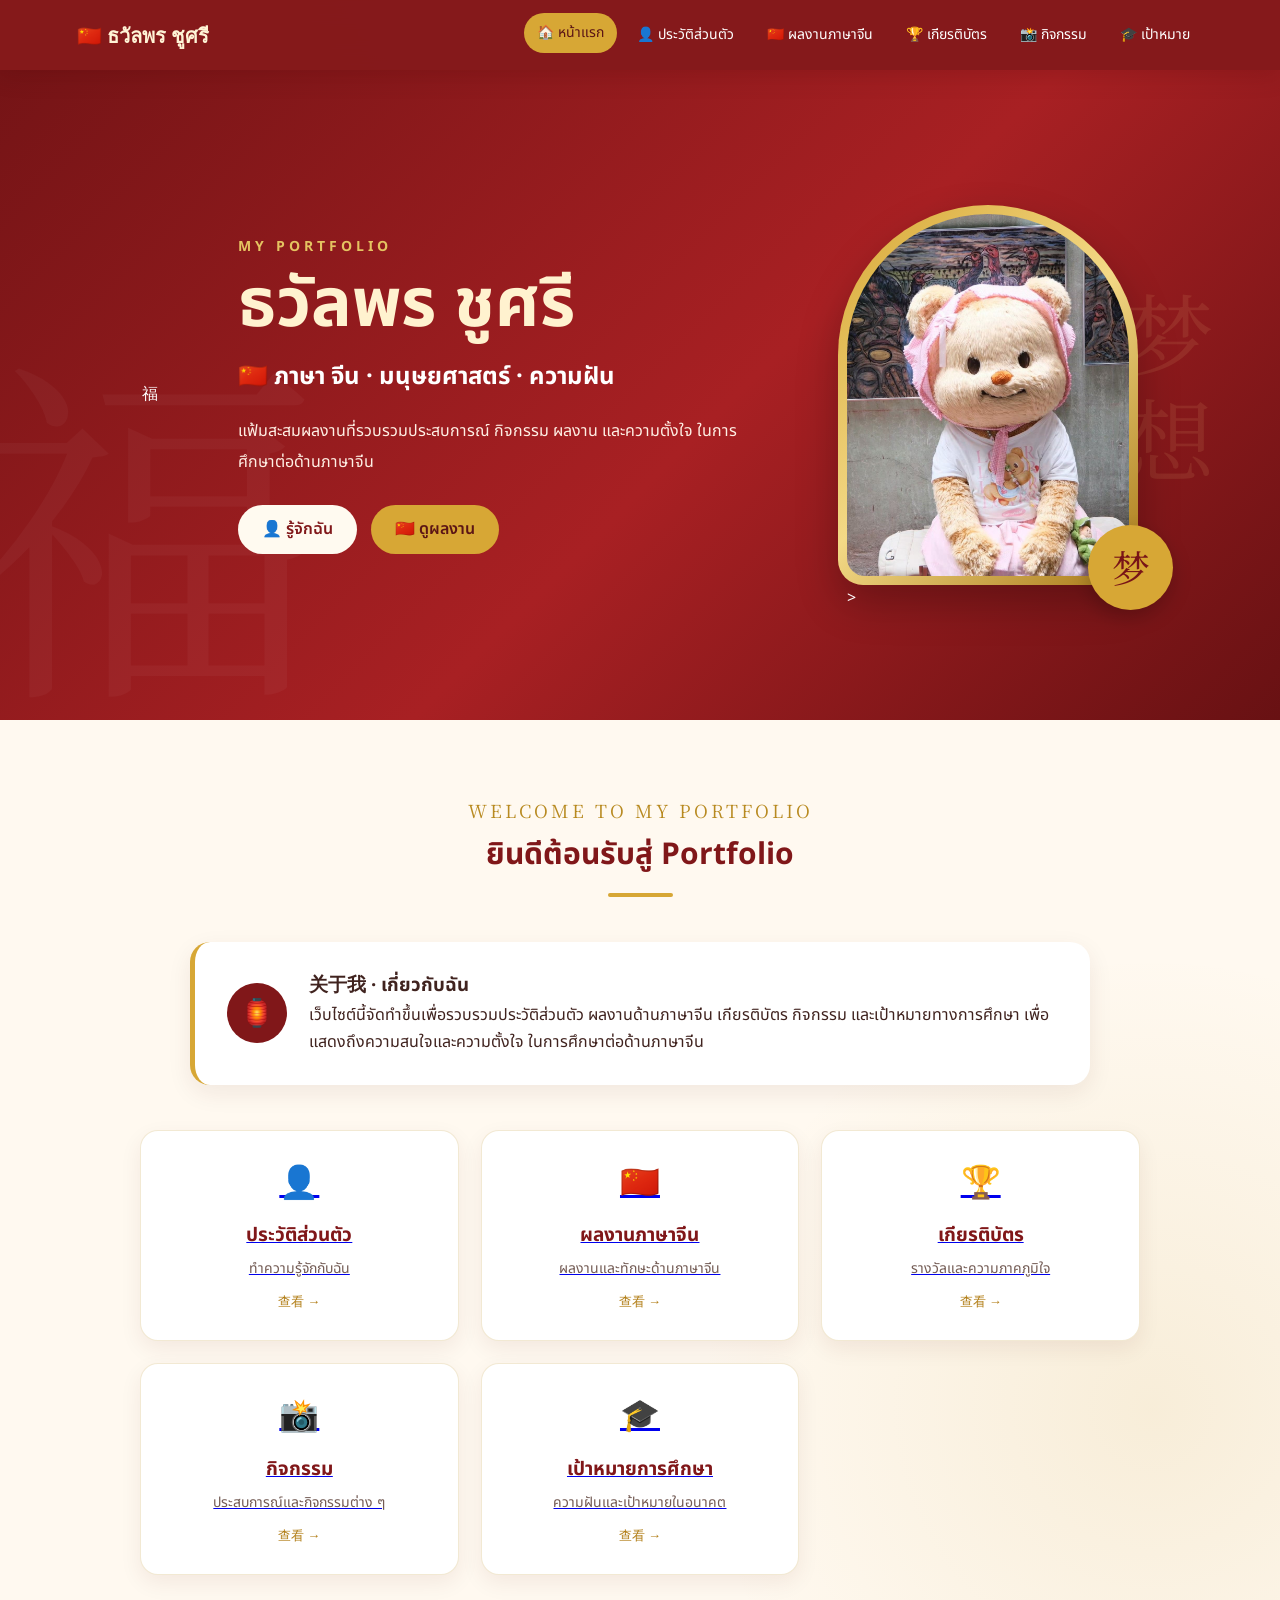
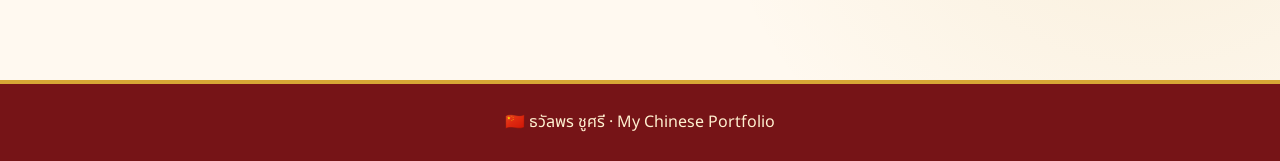
==== index.html @ a4f9695d "index.html" ====
<!DOCTYPE html>
<html lang="th">

<head>
    <meta charset="UTF-8">
    <meta name="viewport" content="width=device-width, initial-scale=1.0">

    <title>ธวัลพร ชูศรี | Portfolio</title>

    <link rel="stylesheet" href="style.css">
</head>

<body>

    <!-- NAVBAR -->
    <nav class="navbar">

        <div class="logo">
            🇨🇳 ธวัลพร ชูศรี
        </div>

        <div class="menu">

            <a href="index.html" class="active">
                🏠 หน้าแรก
            </a>

            <a href="profile.html">
                👤 ประวัติส่วนตัว
            </a>

            <a href="chinese.html">
                🇨🇳 ผลงานภาษาจีน
            </a>

            <a href="certificates.html">
                🏆 เกียรติบัตร
            </a>

            <a href="activities.html">
                📸 กิจกรรม
            </a>

            <a href="goal.html">
                🎓 เป้าหมาย
            </a>

        </div>

    </nav>


    <!-- HERO -->
    <section class="home-hero">

        <div class="home-decoration left">
            福
        </div>

        <div class="home-text">

            <span class="small-title">
                MY PORTFOLIO
            </span>

            <h1>
                ธวัลพร ชูศรี
            </h1>

            <h2>
                🇨🇳 ภาษา จีน · มนุษยศาสตร์ · ความฝัน
            </h2>

            <p>
                แฟ้มสะสมผลงานที่รวบรวมประสบการณ์
                กิจกรรม ผลงาน และความตั้งใจ
                ในการศึกษาต่อด้านภาษาจีน
            </p>

            <div class="home-buttons">

                <a href="profile.html" class="home-btn">
                    👤 รู้จักฉัน
                </a>

                <a href="chinese.html" class="home-btn gold">
                    🇨🇳 ดูผลงาน
                </a>

            </div>

        </div>


        <div class="home-photo">

            <div class="photo-frame">

                <img
                    <img src="IMG_4136.jpeg" alt="รูปของธวัลพร ชูศรี">
                >

            </div>

            <div class="photo-decoration">
                梦
            </div>

        </div>

    </section>


    <!-- INTRO -->
    <section class="page">

        <div class="section-title">

            <span>WELCOME TO MY PORTFOLIO</span>

            <h2>
                ยินดีต้อนรับสู่ Portfolio
            </h2>

        </div>


        <div class="intro-box">

            <div class="intro-icon">
                🏮
            </div>

            <div>

                <h3>
                    关于我 · เกี่ยวกับฉัน
                </h3>

                <p>
                    เว็บไซต์นี้จัดทำขึ้นเพื่อรวบรวมประวัติส่วนตัว
                    ผลงานด้านภาษาจีน เกียรติบัตร กิจกรรม
                    และเป้าหมายทางการศึกษา
                    เพื่อแสดงถึงความสนใจและความตั้งใจ
                    ในการศึกษาต่อด้านภาษาจีน
                </p>

            </div>

        </div>


        <!-- MENU CARDS -->
        <div class="home-cards">

            <a href="profile.html" class="home-card">

                <div class="home-card-icon">
                    👤
                </div>

                <h3>
                    ประวัติส่วนตัว
                </h3>

                <p>
                    ทำความรู้จักกับฉัน
                </p>

                <span>
                    查看 →
                </span>

            </a>


            <a href="chinese.html" class="home-card">

                <div class="home-card-icon">
                    🇨🇳
                </div>

                <h3>
                    ผลงานภาษาจีน
                </h3>

                <p>
                    ผลงานและทักษะด้านภาษาจีน
                </p>

                <span>
                    查看 →
                </span>

            </a>


            <a href="certificates.html" class="home-card">

                <div class="home-card-icon">
                    🏆
                </div>

                <h3>
                    เกียรติบัตร
                </h3>

                <p>
                    รางวัลและความภาคภูมิใจ
                </p>

                <span>
                    查看 →
                </span>

            </a>


            <a href="activities.html" class="home-card">

                <div class="home-card-icon">
                    📸
                </div>

                <h3>
                    กิจกรรม
                </h3>

                <p>
                    ประสบการณ์และกิจกรรมต่าง ๆ
                </p>

                <span>
                    查看 →
                </span>

            </a>


            <a href="goal.html" class="home-card">

                <div class="home-card-icon">
                    🎓
                </div>

                <h3>
                    เป้าหมายการศึกษา
                </h3>

                <p>
                    ความฝันและเป้าหมายในอนาคต
                </p>

                <span>
                    查看 →
                </span>

            </a>

        </div>

    </section>


    <!-- FOOTER -->
    <footer>

        <p>
            🇨🇳 ธวัลพร ชูศรี · My Chinese Portfolio
        </p>

    </footer>

</body>

</html>
---- style.css ----
/* =========================================
   THAWANPHON CHOOSRI PORTFOLIO
   Chinese Theme 🇨🇳
   ========================================= */

@import url('https://fonts.googleapis.com/css2?family=Noto+Sans+Thai:wght@300;400;500;600;700;800&family=Noto+Serif+SC:wght@400;600;700&display=swap');


/* ---------- RESET ---------- */

* {
    margin: 0;
    padding: 0;
    box-sizing: border-box;
}

html {
    scroll-behavior: smooth;
}

body {
    font-family: "Noto Sans Thai", Tahoma, sans-serif;
    background:
        radial-gradient(circle at 10% 10%, rgba(177, 25, 26, 0.08), transparent 25%),
        radial-gradient(circle at 90% 80%, rgba(184, 134, 11, 0.10), transparent 25%),
        #fff9f0;
    color: #40231f;
    line-height: 1.7;
}


/* =========================================
   NAVBAR
   ========================================= */

.navbar {
    position: sticky;
    top: 0;
    z-index: 1000;

    width: 100%;

    display: flex;
    align-items: center;
    justify-content: space-between;

    padding: 15px 6%;

    background: rgba(128, 16, 18, 0.96);
    backdrop-filter: blur(12px);

    box-shadow: 0 5px 25px rgba(70, 0, 0, 0.18);
}

.logo {
    color: #fff4d6;
    font-family: "Noto Serif SC", serif;
    font-size: 20px;
    font-weight: 700;
    white-space: nowrap;
}

.menu {
    display: flex;
    align-items: center;
    gap: 7px;
    flex-wrap: wrap;
    justify-content: flex-end;
}

.menu a {
    color: #fff;
    text-decoration: none;

    padding: 8px 13px;

    border-radius: 20px;

    font-size: 14px;

    transition: 0.3s;
}

.menu a:hover,
.menu a.active {
    background: #d7a735;
    color: #5b1515;
    transform: translateY(-2px);
}


/* =========================================
   PAGE HEADER
   ========================================= */

.page-header {
    position: relative;

    min-height: 330px;

    display: flex;
    flex-direction: column;
    justify-content: center;
    align-items: center;

    text-align: center;

    padding: 70px 20px 80px;

    overflow: hidden;

    background:
        linear-gradient(
            135deg,
            #841719 0%,
            #a91f22 50%,
            #6e1114 100%
        );

    color: white;
}


/* ลายจีนด้านหลัง */

.page-header::before {
    content: "福  春  龙  梦  中  国";

    position: absolute;

    top: 15px;
    left: 0;

    width: 100%;

    font-family: "Noto Serif SC", serif;

    font-size: 80px;

    letter-spacing: 45px;

    color: rgba(255, 255, 255, 0.06);

    white-space: nowrap;

    transform: rotate(-5deg);
}


/* วงกลมตกแต่ง */

.page-header::after {
    content: "";

    position: absolute;

    width: 420px;
    height: 420px;

    border: 1px solid rgba(255, 215, 120, 0.3);

    border-radius: 50%;

    right: -150px;
    bottom: -230px;
}

.page-header h1 {
    position: relative;
    z-index: 2;

    font-size: clamp(32px, 5vw, 55px);

    margin-bottom: 12px;

    color: #fff4d1;

    text-shadow: 0 4px 15px rgba(0,0,0,0.25);
}

.page-header p {
    position: relative;
    z-index: 2;

    max-width: 700px;

    font-size: 17px;

    color: #fff7eb;
}

.chinese-text {
    position: relative;
    z-index: 2;

    font-family: "Noto Serif SC", serif;

    color: #f4d477;

    font-size: 24px;

    margin-bottom: 10px;

    letter-spacing: 4px;
}


/* =========================================
   GENERAL PAGE
   ========================================= */

.page {
    width: min(1150px, 90%);

    margin: 0 auto;

    padding: 75px 0;
}

.section-title {
    text-align: center;

    margin-bottom: 45px;
}

.section-title span {
    display: block;

    color: #b88a20;

    font-family: "Noto Serif SC", serif;

    font-size: 18px;

    letter-spacing: 3px;

    margin-bottom: 5px;
}

.section-title h2 {
    font-size: 30px;

    color: #801719;
}

.section-title h2::after {
    content: "";

    display: block;

    width: 65px;
    height: 4px;

    background: #d7a735;

    border-radius: 20px;

    margin: 12px auto 0;
}


/* =========================================
   CONTENT GRID
   ========================================= */

.content-grid {
    display: grid;

    grid-template-columns: repeat(2, 1fr);

    gap: 30px;
}


/* =========================================
   CONTENT CARD
   ========================================= */

.content-card {
    background: rgba(255,255,255,0.92);

    border-radius: 20px;

    overflow: hidden;

    border: 1px solid rgba(184, 134, 11, 0.2);

    box-shadow:
        0 10px 30px rgba(90, 25, 20, 0.10);

    transition: 0.35s ease;

    position: relative;
}

.content-card:hover {
    transform: translateY(-10px);

    box-shadow:
        0 20px 45px rgba(90, 25, 20, 0.18);
}

.content-card::before {
    content: "";

    position: absolute;

    top: 0;
    left: 0;

    width: 100%;
    height: 5px;

    background: linear-gradient(
        90deg,
        #8b1719,
        #d7a735,
        #8b1719
    );
}

.card-image {
    height: 260px;

    overflow: hidden;

    background: #f0e3d2;
}

.card-image img {
    width: 100%;
    height: 100%;

    object-fit: cover;

    transition: 0.5s;
}

.content-card:hover .card-image img {
    transform: scale(1.08);
}

.card-content {
    padding: 25px;
}

.card-tag {
    display: inline-block;

    padding: 5px 13px;

    border-radius: 20px;

    background: #fff0d0;

    color: #9b6710;

    font-size: 13px;

    margin-bottom: 10px;
}

.card-content h3 {
    color: #801719;

    font-size: 22px;

    margin-bottom: 10px;
}

.card-content p {
    color: #6c514b;

    font-size: 15px;
}


/* =========================================
   CERTIFICATES
   ========================================= */

.certificate-grid {
    display: grid;

    grid-template-columns: repeat(2, 1fr);

    gap: 30px;
}

.certificate-card {
    background: white;

    border-radius: 20px;

    overflow: hidden;

    border: 1px solid rgba(184,134,11,0.25);

    box-shadow: 0 10px 30px rgba(80,20,20,0.1);

    transition: 0.35s;
}

.certificate-card:hover {
    transform: translateY(-8px) rotate(0.5deg);

    box-shadow: 0 20px 40px rgba(80,20,20,0.17);
}

.certificate-card img {
    width: 100%;

    height: 320px;

    object-fit: contain;

    padding: 18px;

    background: #f8f1e5;
}

.certificate-info {
    padding: 20px 25px 25px;
}

.certificate-info span {
    color: #b17d15;

    font-size: 14px;
}

.certificate-info h3 {
    color: #801719;

    font-size: 20px;

    margin: 6px 0;
}

.certificate-info p {
    color: #705852;

    font-size: 14px;
}


/* =========================================
   ACTIVITIES
   ========================================= */

.activity-grid {
    display: grid;

    grid-template-columns: repeat(2, 1fr);

    gap: 30px;
}

.activity-card {
    display: grid;

    grid-template-columns: 45% 55%;

    min-height: 250px;

    background: white;

    border-radius: 20px;

    overflow: hidden;

    box-shadow: 0 10px 30px rgba(80,20,20,0.1);

    border: 1px solid rgba(184,134,11,0.2);

    transition: 0.35s;
}

.activity-card:hover {
    transform: translateY(-7px);
}

.activity-image {
    min-height: 250px;

    overflow: hidden;

    background: #eee;
}

.activity-image img {
    width: 100%;
    height: 100%;

    object-fit: cover;

    transition: 0.5s;
}

.activity-card:hover .activity-image img {
    transform: scale(1.08);
}

.activity-content {
    padding: 25px;

    display: flex;

    flex-direction: column;

    justify-content: center;
}

.activity-content h3 {
    color: #801719;

    font-size: 21px;

    margin: 8px 0;
}

.activity-content p {
    color: #6c514b;

    font-size: 14px;
}


/* =========================================
   GOAL PAGE
   ========================================= */

.goal-container {
    display: grid;

    grid-template-columns: repeat(2, 1fr);

    gap: 28px;
}

.goal-box {
    position: relative;

    display: flex;

    gap: 20px;

    padding: 30px;

    background: white;

    border-radius: 22px;

    border: 1px solid rgba(184,134,11,0.22);

    box-shadow: 0 10px 30px rgba(80,20,20,0.09);

    overflow: hidden;

    transition: 0.35s;
}

.goal-box:hover {
    transform: translateY(-8px);

    box-shadow: 0 20px 40px rgba(80,20,20,0.16);
}

.goal-box::after {
    content: "福";

    position: absolute;

    right: -15px;
    bottom: -35px;

    font-family: "Noto Serif SC", serif;

    font-size: 130px;

    color: rgba(128,23,25,0.05);
}

.goal-icon {
    flex-shrink: 0;

    width: 65px;
    height: 65px;

    display: flex;

    justify-content: center;
    align-items: center;

    border-radius: 50%;

    background: linear-gradient(
        135deg,
        #8c1719,
        #c62c2e
    );

    font-size: 30px;

    box-shadow: 0 7px 18px rgba(128,23,25,0.25);
}

.goal-label {
    color: #b07b13;

    font-size: 12px;

    font-weight: 700;

    letter-spacing: 2px;
}

.goal-box h2 {
    color: #801719;

    font-size: 22px;

    margin: 4px 0 8px;
}

.goal-box p {
    color: #69504a;

    font-size: 14px;
}


/* =========================================
   QUOTE
   ========================================= */

.goal-quote {
    margin-top: 50px;

    padding: 45px 25px;

    text-align: center;

    border-radius: 25px;

    background:
        linear-gradient(
            135deg,
            #7f1518,
            #a82023
        );

    color: white;

    box-shadow: 0 15px 35px rgba(80,20,20,0.18);

    position: relative;

    overflow: hidden;
}

.goal-quote::before {
    content: "「";

    position: absolute;

    left: 20px;
    top: -20px;

    font-family: serif;

    font-size: 130px;

    color: rgba(255,255,255,0.08);
}

.goal-quote::after {
    content: "」";

    position: absolute;

    right: 20px;
    bottom: -70px;

    font-family: serif;

    font-size: 130px;

    color: rgba(255,255,255,0.08);
}

.goal-quote .chinese-text {
    color: #f5d77c;

    font-size: 28px;

    margin-bottom: 10px;
}

.goal-quote p {
    color: #fff7e8;

    font-size: 16px;
}


/* =========================================
   FOOTER
   ========================================= */

footer {
    margin-top: 30px;

    padding: 25px;

    text-align: center;

    background: #761417;

    color: #fff0d0;

    border-top: 4px solid #d7a735;
}


/* =========================================
   OLD PROFILE SUPPORT
   ========================================= */

.profile {
    width: 220px;
    height: 220px;

    object-fit: cover;

    border-radius: 50%;

    border: 7px solid #d7a735;

    box-shadow: 0 10px 30px rgba(80,20,20,0.2);
}


/* =========================================
   ANIMATION
   ========================================= */

@keyframes fadeUp {

    from {
        opacity: 0;
        transform: translateY(25px);
    }

    to {
        opacity: 1;
        transform: translateY(0);
    }

}

.content-card,
.certificate-card,
.activity-card,
.goal-box {
    animation: fadeUp 0.7s ease both;
}


/* =========================================
   MOBILE
   ========================================= */

@media (max-width: 900px) {

    .navbar {
        flex-direction: column;

        gap: 12px;

        padding: 14px 4%;
    }

    .menu {
        justify-content: center;
    }

    .menu a {
        font-size: 12px;

        padding: 6px 9px;
    }

    .content-grid,
    .certificate-grid,
    .activity-grid,
    .goal-container {
        grid-template-columns: 1fr;
    }

    .page {
        width: 92%;

        padding: 55px 0;
    }

    .page-header {
        min-height: 280px;
    }

    .page-header h1 {
        font-size: 34px;
    }

}

@media (max-width: 600px) {

    .logo {
        font-size: 17px;
    }

    .menu {
        gap: 3px;
    }

    .menu a {
        font-size: 11px;

        padding: 5px 7px;
    }

    .activity-card {
        grid-template-columns: 1fr;
    }

    .activity-image {
        height: 230px;
    }

    .goal-box {
        padding: 22px;
    }

    .goal-icon {
        width: 55px;
        height: 55px;

        font-size: 25px;
    }

    .goal-box h2 {
        font-size: 19px;
    }

}
/* =====================================================
   CLEAN CHINESE PORTFOLIO
   หน้าแรก + ประวัติ
   เรียบหรู / ลูกเล่นเบา ๆ
   ===================================================== */


/* =========================================
   HOME HERO
   ========================================= */

.home-hero {
    position: relative;

    min-height: 650px;

    display: flex;
    flex-direction: row;

    align-items: center;
    justify-content: center;

    gap: 80px;

    padding: 80px 7%;

    overflow: hidden;

    background:
        linear-gradient(
            135deg,
            #751416,
            #a82023 55%,
            #681113
        );

    color: white;
}


/* ลายจีนด้านหลังแบบจาง */

.home-hero::before {
    content: "福";

    position: absolute;

    left: -40px;
    bottom: -100px;

    font-family: "Noto Serif SC", serif;

    font-size: 360px;

    color: rgba(255,255,255,0.035);

    pointer-events: none;
}


/* ตัวอักษรจีนด้านขวา */

.home-hero::after {
    content: "梦想";

    position: absolute;

    right: 35px;
    top: 50%;

    transform: translateY(-50%);

    font-family: "Noto Serif SC", serif;

    font-size: 90px;

    writing-mode: vertical-rl;

    letter-spacing: 15px;

    color: rgba(255,220,140,0.10);

    pointer-events: none;
}


/* =========================================
   HOME TEXT
   ========================================= */

.home-text {
    position: relative;

    z-index: 2;

    width: 520px;

    text-align: left;

    animation: softFade 0.8s ease both;
}

.small-title {
    display: block;

    color: #e4c361;

    font-size: 14px;

    font-weight: 700;

    letter-spacing: 4px;

    margin-bottom: 8px;
}

.home-text h1 {
    font-size: clamp(45px, 6vw, 68px);

    line-height: 1.15;

    color: #fff2cf;

    margin-bottom: 12px;

    text-align: left;
}

.home-text h2 {
    color: white;

    font-size: 24px;

    margin-bottom: 18px;

    text-align: left;
}

.home-text p {
    color: #fff0e5;

    font-size: 16px;

    line-height: 1.9;

    max-width: 500px;

    text-align: left;
}


/* =========================================
   BUTTONS
   ========================================= */

.home-buttons {
    display: flex;

    gap: 14px;

    margin-top: 28px;
}

.home-btn {
    display: inline-block;

    padding: 11px 24px;

    border-radius: 30px;

    background: #fffaf0;

    color: #801719;

    text-decoration: none;

    font-weight: 600;

    transition:
        transform 0.25s ease,
        box-shadow 0.25s ease;
}

.home-btn:hover {
    transform: translateY(-3px);

    box-shadow:
        0 8px 20px rgba(0,0,0,0.18);
}

.home-btn.gold {
    background: #d7a735;

    color: #5b1515;
}


/* =========================================
   HOME PHOTO
   ========================================= */

.home-photo {
    position: relative;

    z-index: 2;

    animation: softFade 1s ease 0.15s both;
}


/* กรอบรูป */

.photo-frame {
    width: 300px;
    height: 380px;

    padding: 9px;

    background:
        linear-gradient(
            135deg,
            #d7a735,
            #f3d986,
            #a87816
        );

    border-radius:
        150px 150px 25px 25px;

    box-shadow:
        0 18px 40px rgba(0,0,0,0.25);

    transition:
        transform 0.35s ease,
        box-shadow 0.35s ease;
}

.photo-frame:hover {
    transform: translateY(-5px);

    box-shadow:
        0 25px 45px rgba(0,0,0,0.28);
}

.photo-frame img {
    width: 100%;
    height: 100%;

    object-fit: cover;

    border-radius:
        142px 142px 18px 18px;
}


/* วงกลมเล็ก ๆ */

.photo-decoration {
    position: absolute;

    right: -35px;
    bottom: -25px;

    width: 85px;
    height: 85px;

    display: flex;

    align-items: center;
    justify-content: center;

    border-radius: 50%;

    background: #d7a735;

    color: #781417;

    font-family: "Noto Serif SC", serif;

    font-size: 38px;

    box-shadow:
        0 8px 20px rgba(0,0,0,0.2);

    animation: gentleFloat 4s ease-in-out infinite;
}


/* =========================================
   INTRO
   ========================================= */

.intro-box {
    max-width: 900px;

    margin:
        0 auto 45px;

    display: flex;

    align-items: center;

    gap: 22px;

    padding: 28px 32px;

    background: white;

    border-radius: 20px;

    border-left:
        5px solid #d7a735;

    box-shadow:
        0 8px 25px rgba(80,20,20,0.08);
}

.intro-icon {
    flex-shrink: 0;

    width: 60px;
    height: 60px;

    display: flex;

    align-items: center;
    justify-content: center;

    border-radius: 50%;

    background: #801719;

    font-size: 27px;
}


/* =========================================
   HOME CARDS
   ========================================= */

.home-cards {
    max-width: 1000px;

    margin: 0 auto;

    display: grid;

    grid-template-columns:
        repeat(3, 1fr);

    gap: 22px;
}

.home-card {
    min-height: 200px;

    padding: 25px;

    text-align: center;

    background: white;

    border-radius: 18px;

    border:
        1px solid rgba(184,134,11,0.18);

    box-shadow:
        0 8px 22px rgba(80,20,20,0.07);

    transition:
        transform 0.3s ease,
        box-shadow 0.3s ease;
}

.home-card:hover {
    transform: translateY(-5px);

    box-shadow:
        0 14px 30px rgba(80,20,20,0.12);
}

.home-card-icon {
    font-size: 32px;

    margin-bottom: 10px;
}

.home-card h3 {
    color: #801719;

    font-size: 19px;

    margin-bottom: 5px;
}

.home-card p {
    color: #735b54;

    font-size: 14px;
}

.home-card span {
    display: inline-block;

    margin-top: 10px;

    color: #b17d15;

    font-size: 13px;
}


/* =========================================
   PROFILE
   ========================================= */

.profile-main {
    max-width: 1000px;

    margin: 0 auto;

    display: grid;

    grid-template-columns:
        350px 1fr;

    align-items: center;

    gap: 60px;

    padding: 45px;

    background: white;

    border-radius: 25px;

    box-shadow:
        0 12px 35px rgba(80,20,20,0.09);

    border:
        1px solid rgba(184,134,11,0.18);

    animation: softFade 0.8s ease both;
}


/* รูป */

.profile-photo-box {
    text-align: center;
}

.profile-photo {
    width: 270px;
    height: 330px;

    margin: auto;

    padding: 8px;

    background:
        linear-gradient(
            135deg,
            #d7a735,
            #f3d986,
            #a87816
        );

    border-radius:
        135px 135px 25px 25px;

    box-shadow:
        0 15px 30px rgba(80,20,20,0.18);

    transition:
        transform 0.35s ease;
}

.profile-photo:hover {
    transform: translateY(-5px);
}

.profile-photo img {
    width: 100%;
    height: 100%;

    object-fit: cover;

    border-radius:
        127px 127px 18px 18px;
}

.profile-chinese {
    margin-top: 15px;

    color: #b17d15;

    font-family:
        "Noto Serif SC", serif;

    letter-spacing: 3px;

    font-size: 17px;
}


/* =========================================
   PROFILE TEXT
   ========================================= */

.profile-info {
    text-align: left;
}

.profile-label {
    color: #b17d15;

    font-size: 13px;

    font-weight: 700;

    letter-spacing: 3px;
}

.profile-info h2 {
    color: #801719;

    font-size: 40px;

    margin:
        5px 0 12px;
}

.profile-intro {
    color: #6c514b;

    font-size: 15px;

    line-height: 1.9;

    margin-bottom: 25px;
}


/* =========================================
   INFO LIST
   ========================================= */

.info-list {
    display: grid;

    grid-template-columns:
        repeat(2, 1fr);

    gap: 14px;
}

.info-item {
    display: flex;

    align-items: center;

    gap: 12px;

    padding: 14px;

    background: #fff8ed;

    border-radius: 13px;

    transition:
        transform 0.25s ease,
        background 0.25s ease;
}

.info-item:hover {
    transform: translateY(-3px);

    background: #fff2dc;
}

.info-item > span {
    font-size: 23px;
}

.info-item small {
    display: block;

    color: #ad7b18;

    font-size: 11px;
}

.info-item strong {
    color: #4a302b;

    font-size: 13px;
}


/* =========================================
   ABOUT
   ========================================= */

.about-section {
    max-width: 1000px;

    margin:
        75px auto 0;
}

.about-grid {
    display: grid;

    grid-template-columns:
        repeat(3, 1fr);

    gap: 22px;
}

.about-card {
    padding: 30px 22px;

    text-align: center;

    background: white;

    border-radius: 18px;

    border:
        1px solid rgba(184,134,11,0.18);

    box-shadow:
        0 8px 25px rgba(80,20,20,0.07);

    transition:
        transform 0.3s ease,
        box-shadow 0.3s ease;
}

.about-card:hover {
    transform: translateY(-5px);

    box-shadow:
        0 14px 30px rgba(80,20,20,0.12);
}

.about-icon {
    width: 60px;
    height: 60px;

    margin:
        0 auto 14px;

    display: flex;

    align-items: center;
    justify-content: center;

    border-radius: 50%;

    background: #801719;

    font-size: 26px;
}

.about-card h3 {
    color: #801719;

    margin-bottom: 7px;
}

.about-card p {
    color: #6c514b;

    font-size: 14px;
}


/* =========================================
   SOFT ANIMATION
   ========================================= */

@keyframes softFade {

    from {
        opacity: 0;
        transform: translateY(15px);
    }

    to {
        opacity: 1;
        transform: translateY(0);
    }

}


@keyframes gentleFloat {

    0%, 100% {
        transform: translateY(0);
    }

    50% {
        transform: translateY(-7px);
    }

}


/* =========================================
   MOBILE
   ========================================= */

@media (max-width: 900px) {

    .home-hero {
        flex-direction: column;

        gap: 45px;

        text-align: center;

        padding:
            70px 6%;
    }

    .home-text {
        width: 100%;

        max-width: 650px;

        text-align: center;
    }

    .home-text h1,
    .home-text h2,
    .home-text p {
        text-align: center;
    }

    .home-buttons {
        justify-content: center;
    }

    .profile-main {
        grid-template-columns: 1fr;

        text-align: center;

        gap: 35px;
    }

    .profile-info {
        text-align: center;
    }

    .profile-intro {
        max-width: 700px;

        margin:
            0 auto 25px;
    }

    .info-list {
        text-align: left;
    }

    .home-cards {
        grid-template-columns:
            repeat(2, 1fr);
    }

    .about-grid {
        grid-template-columns:
            repeat(2, 1fr);
    }

}


@media (max-width: 600px) {

    .home-hero {
        padding:
            55px 5%;
    }

    .home-text h1 {
        font-size: 43px;
    }

    .home-text h2 {
        font-size: 19px;
    }

    .home-text p {
        font-size: 14px;
    }

    .photo-frame {
        width: 230px;
        height: 290px;
    }

    .photo-decoration {
        right: -20px;
    }

    .home-cards {
        grid-template-columns: 1fr;
    }

    .about-grid {
        grid-template-columns: 1fr;
    }

    .profile-main {
        padding: 28px 20px;
    }

    .profile-photo {
        width: 225px;
        height: 280px;
    }

    .profile-info h2 {
        font-size: 32px;
    }

    .info-list {
        grid-template-columns: 1fr;
    }

    .intro-box {
        align-items: flex-start;

        padding: 22px;
    }

}
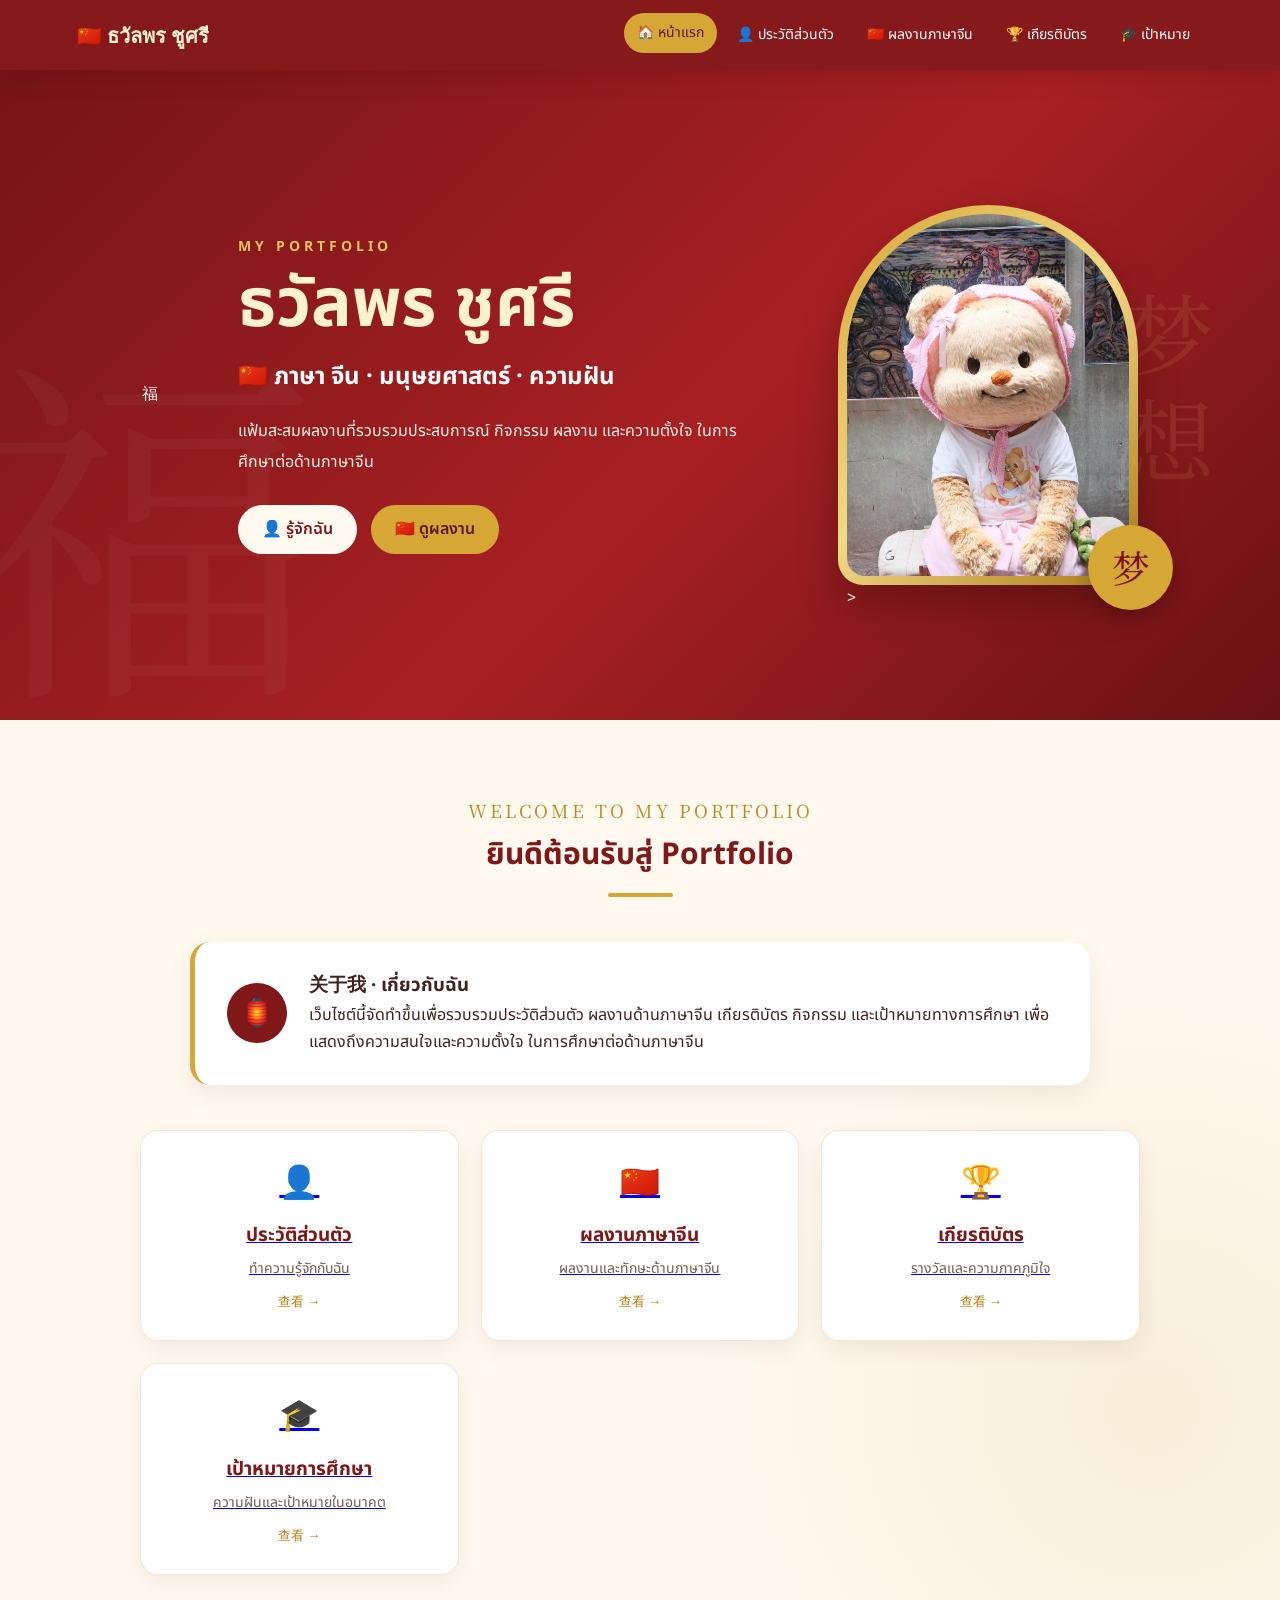
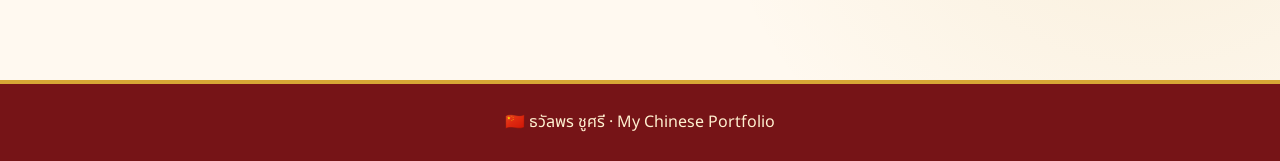
==== commit 98c0d347: "index.html" ====
--- a/index.html
+++ b/index.html
@@ -36,11 +36,7 @@
             <a href="certificates.html">
                 🏆 เกียรติบัตร
             </a>
-
-            <a href="activities.html">
-                📸 กิจกรรม
-            </a>
-
+            
             <a href="goal.html">
                 🎓 เป้าหมาย
             </a>
@@ -215,28 +211,6 @@
 
             </a>
 
-
-            <a href="activities.html" class="home-card">
-
-                <div class="home-card-icon">
-                    📸
-                </div>
-
-                <h3>
-                    กิจกรรม
-                </h3>
-
-                <p>
-                    ประสบการณ์และกิจกรรมต่าง ๆ
-                </p>
-
-                <span>
-                    查看 →
-                </span>
-
-            </a>
-
-
             <a href="goal.html" class="home-card">
 
                 <div class="home-card-icon">
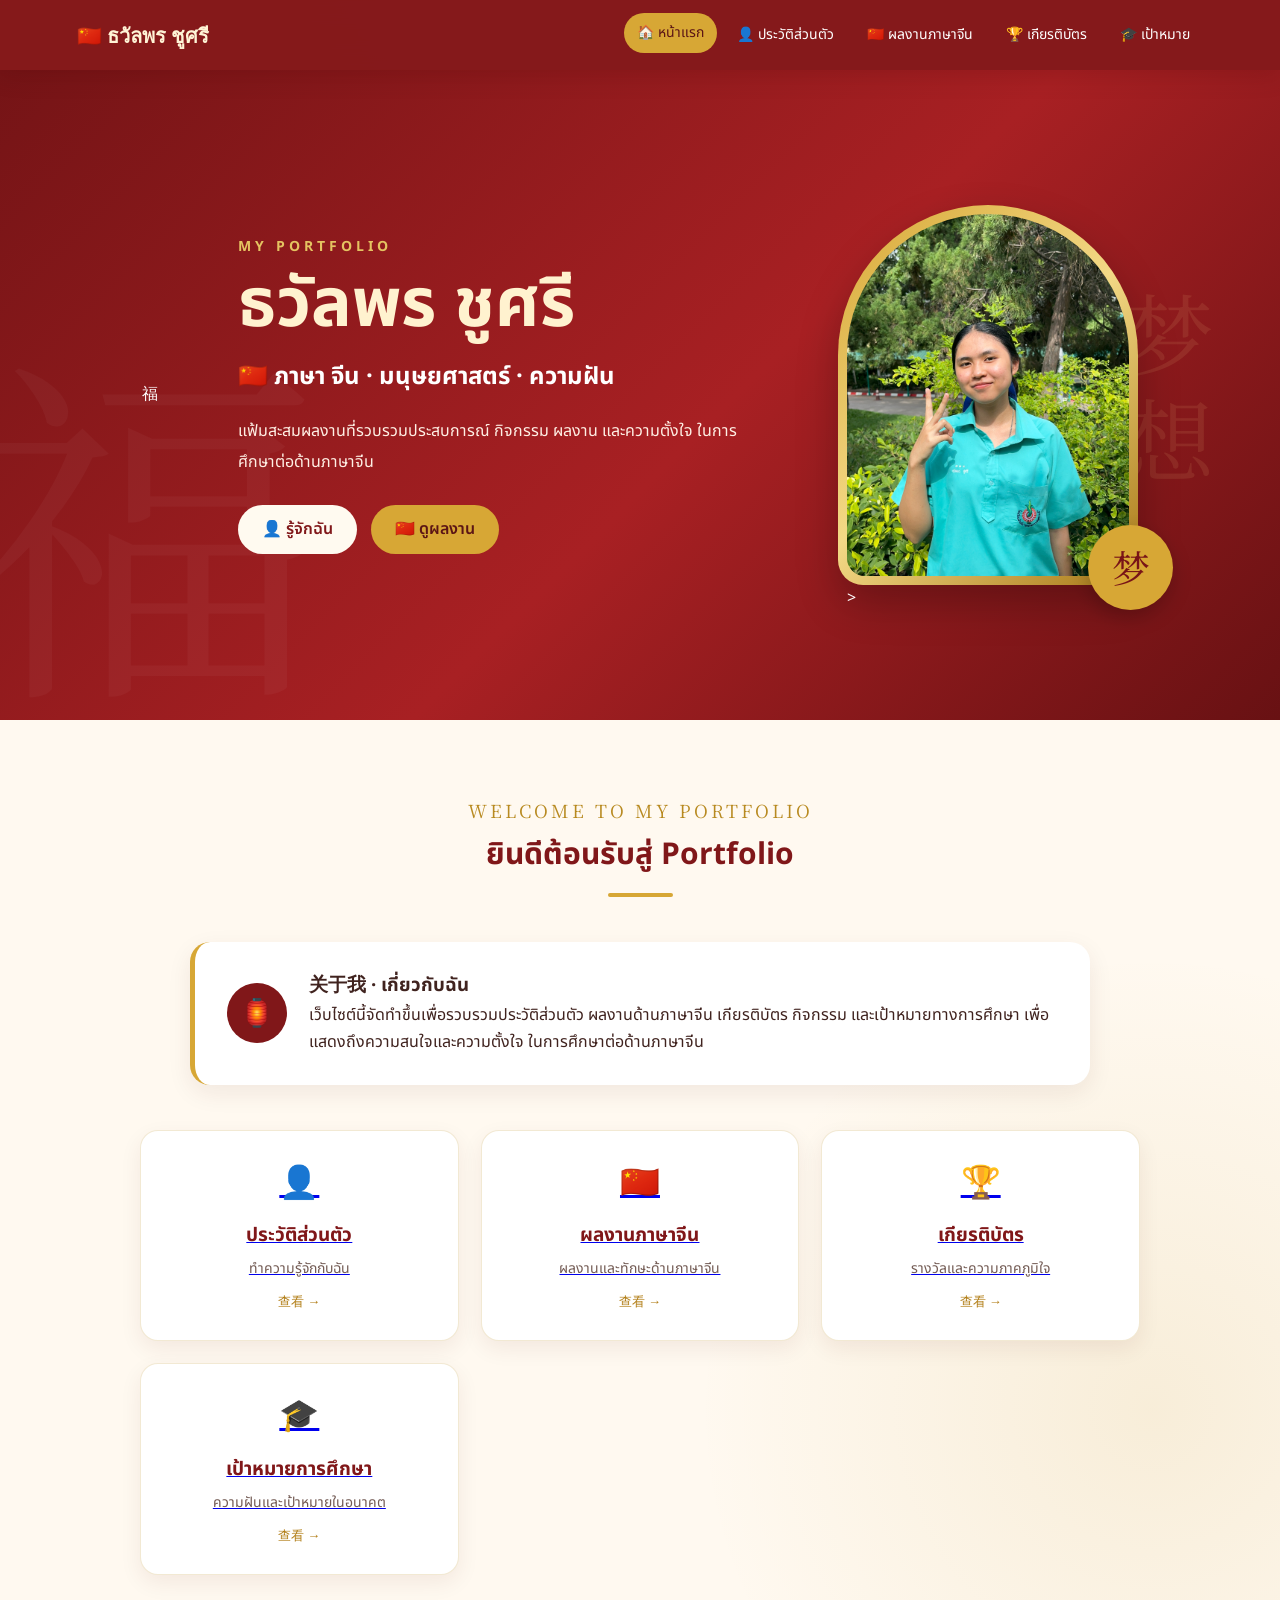
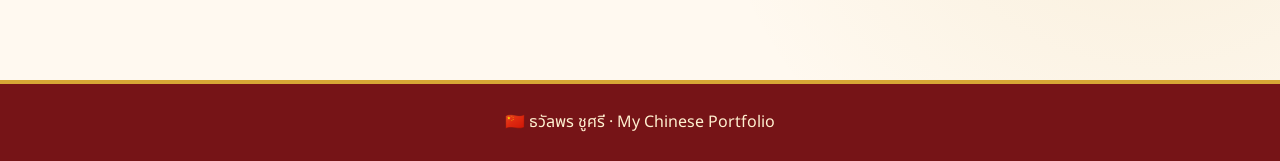
==== commit 9c83753c: "index.html" ====
--- a/index.html
+++ b/index.html
@@ -93,7 +93,7 @@
             <div class="photo-frame">
 
                 <img
-                    <img src="IMG_4136.jpeg" alt="รูปของธวัลพร ชูศรี">
+                    <img src="IMG_2153.jpeg" alt="รูปของธวัลพร ชูศรี">
                 >
 
             </div>
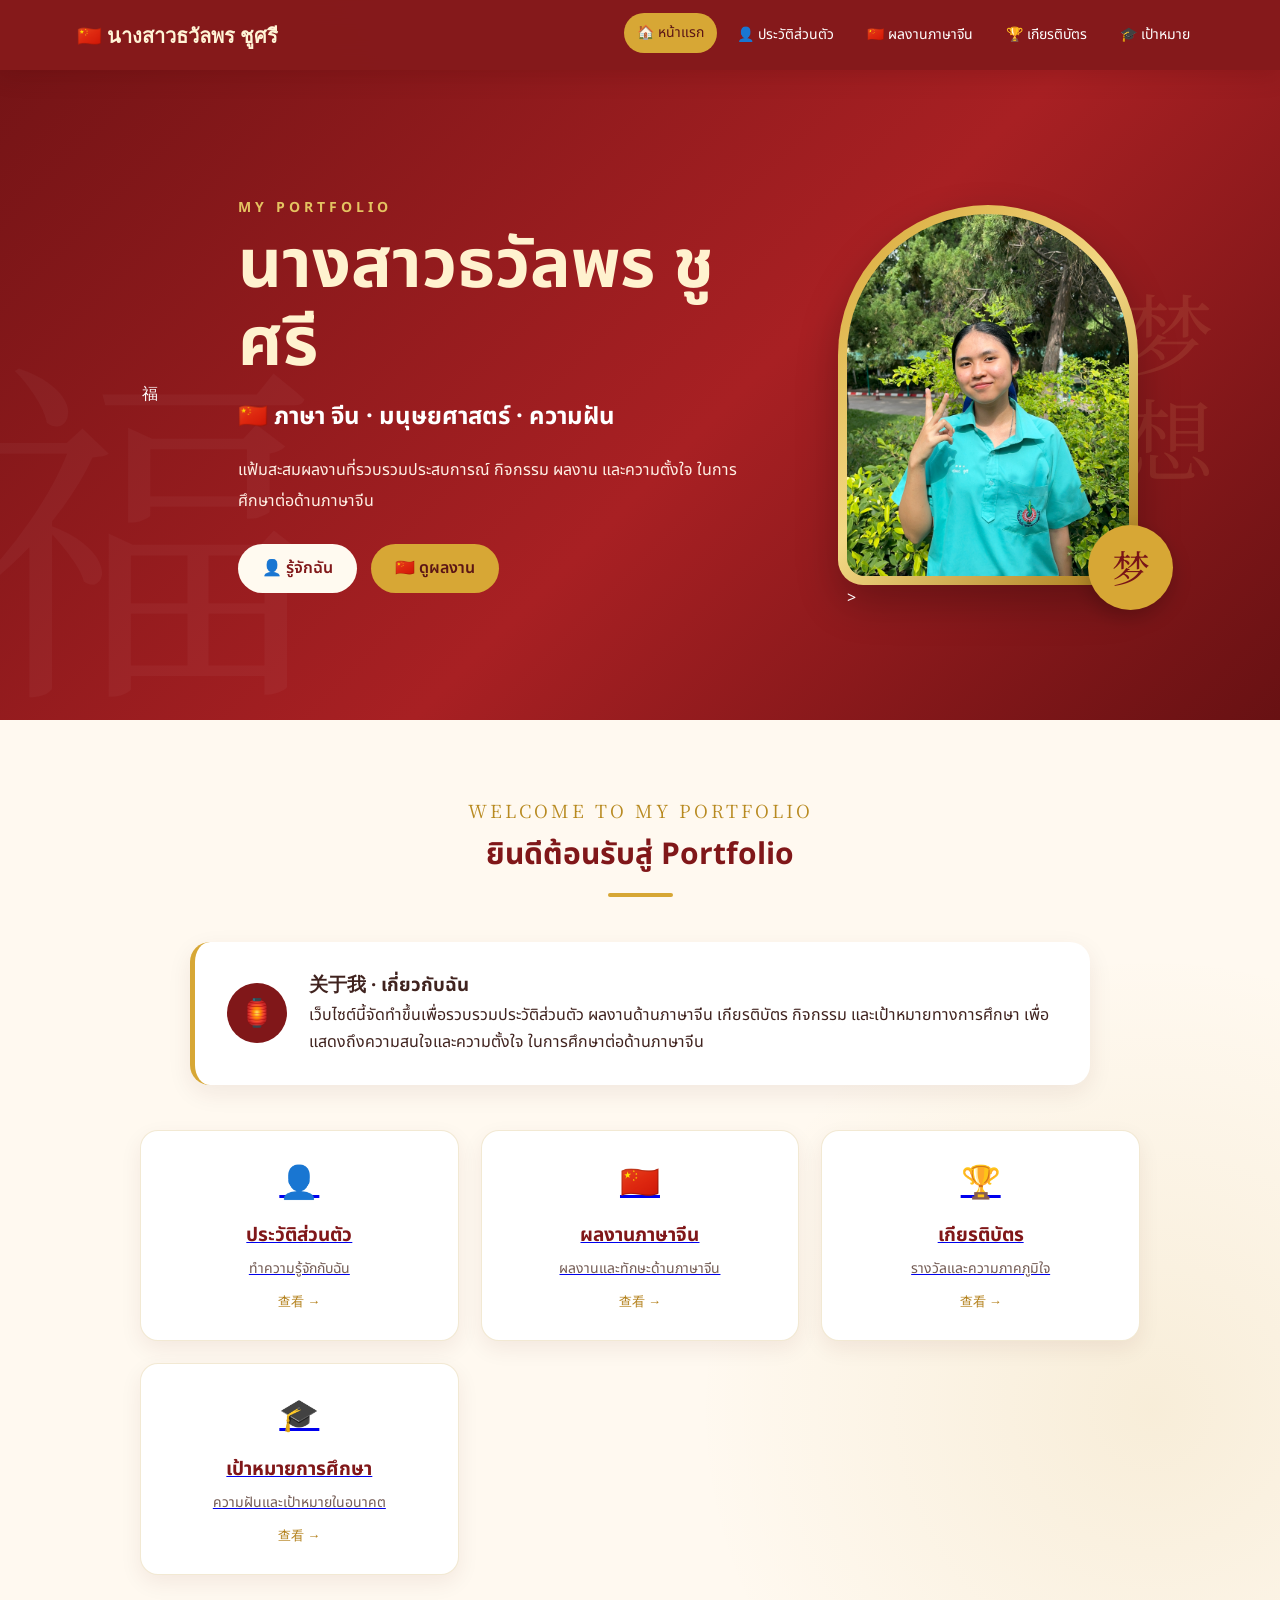
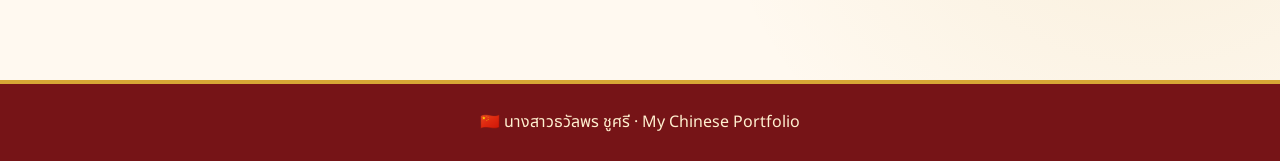
==== commit 29ef9acb: "index.html" ====
--- a/index.html
+++ b/index.html
@@ -5,7 +5,7 @@
     <meta charset="UTF-8">
     <meta name="viewport" content="width=device-width, initial-scale=1.0">
 
-    <title>ธวัลพร ชูศรี | Portfolio</title>
+    <title>นางสาวธวัลพร ชูศรี | Portfolio</title>
 
     <link rel="stylesheet" href="style.css">
 </head>
@@ -16,7 +16,7 @@
     <nav class="navbar">
 
         <div class="logo">
-            🇨🇳 ธวัลพร ชูศรี
+            🇨🇳 นางสาวธวัลพร ชูศรี
         </div>
 
         <div class="menu">
@@ -60,7 +60,7 @@
             </span>
 
             <h1>
-                ธวัลพร ชูศรี
+                นางสาวธวัลพร ชูศรี
             </h1>
 
             <h2>
@@ -93,7 +93,7 @@
             <div class="photo-frame">
 
                 <img
-                    <img src="IMG_2153.jpeg" alt="รูปของธวัลพร ชูศรี">
+                    <img src="IMG_2153.jpeg" alt="รูปของนางสาวธวัลพร ชูศรี">
                 >
 
             </div>
@@ -240,7 +240,7 @@
     <footer>
 
         <p>
-            🇨🇳 ธวัลพร ชูศรี · My Chinese Portfolio
+            🇨🇳 นางสาวธวัลพร ชูศรี · My Chinese Portfolio
         </p>
 
     </footer>
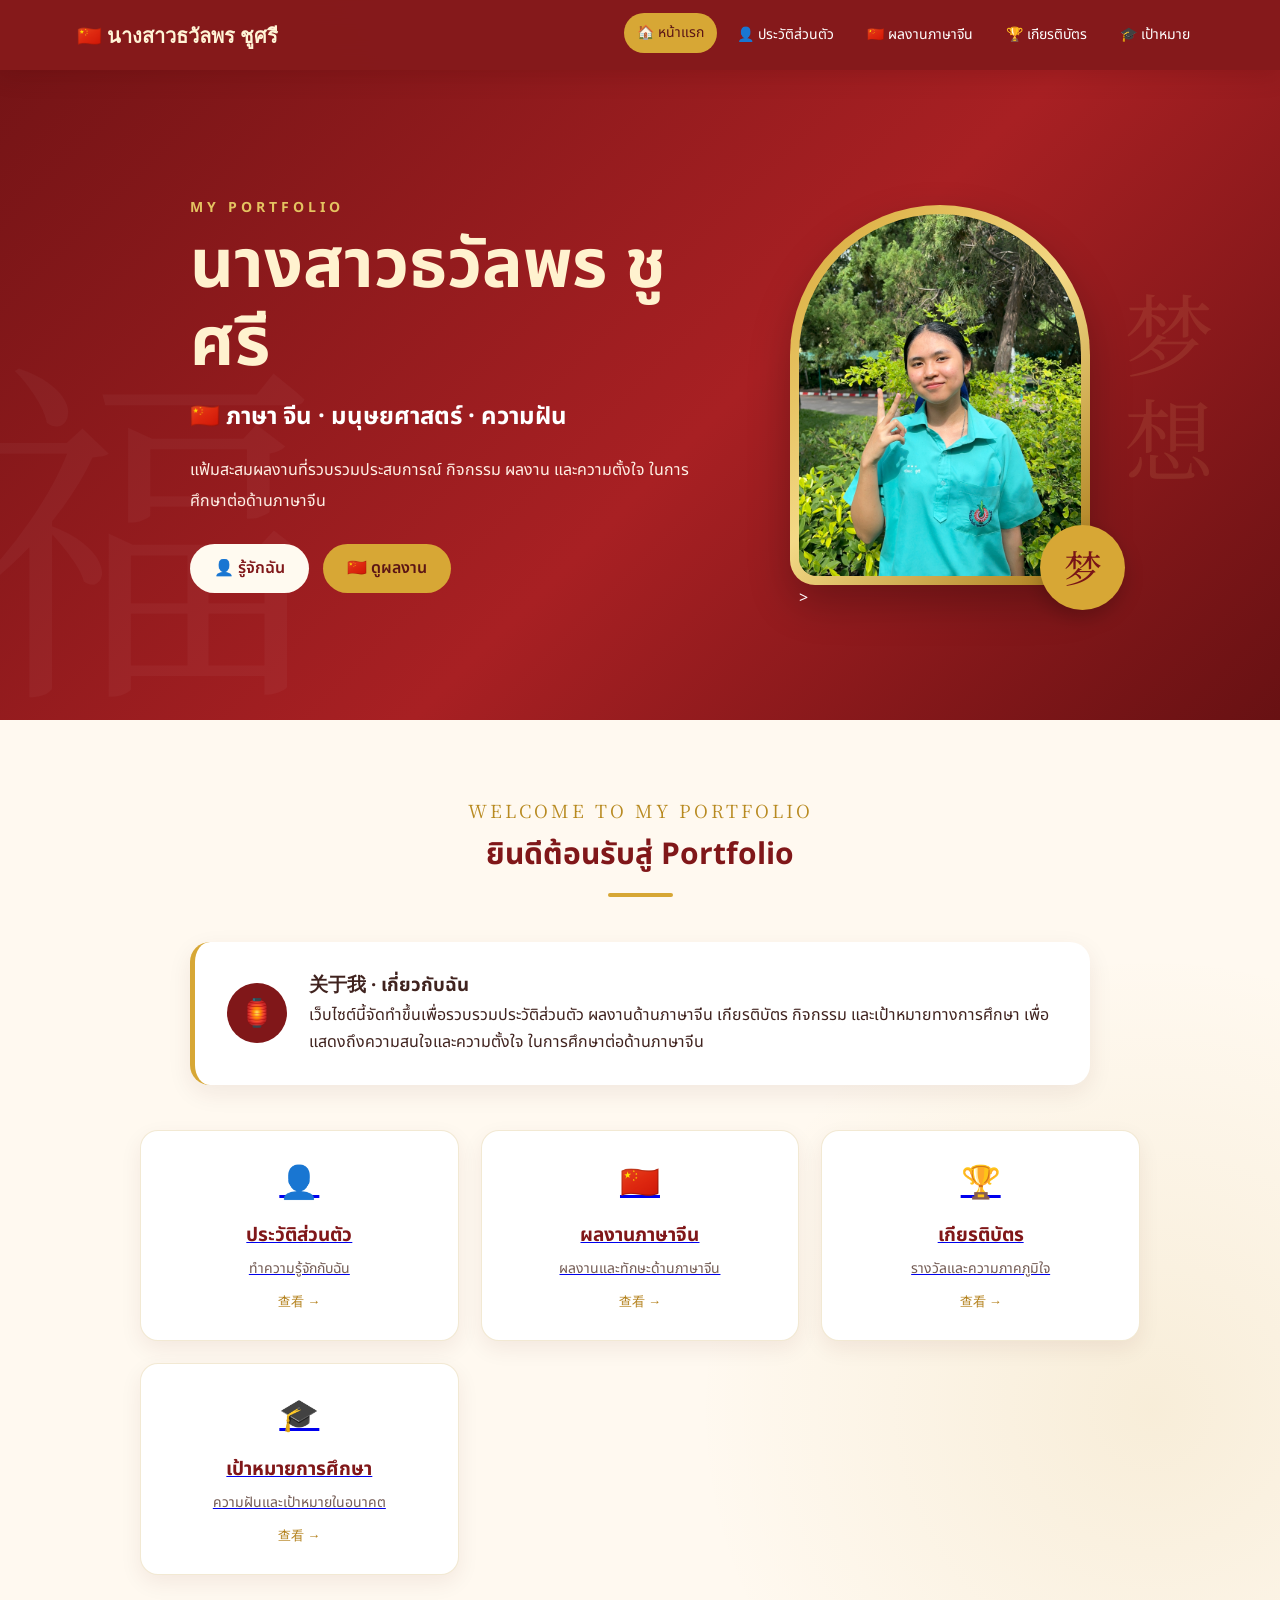
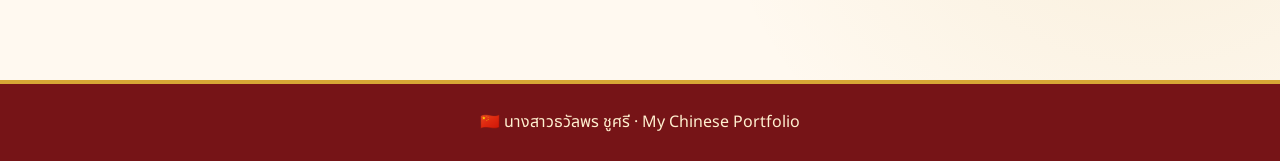
==== commit efb874d7: "index.html" ====
--- a/index.html
+++ b/index.html
@@ -49,9 +49,6 @@
     <!-- HERO -->
     <section class="home-hero">
 
-        <div class="home-decoration left">
-            福
-        </div>
 
         <div class="home-text">
 
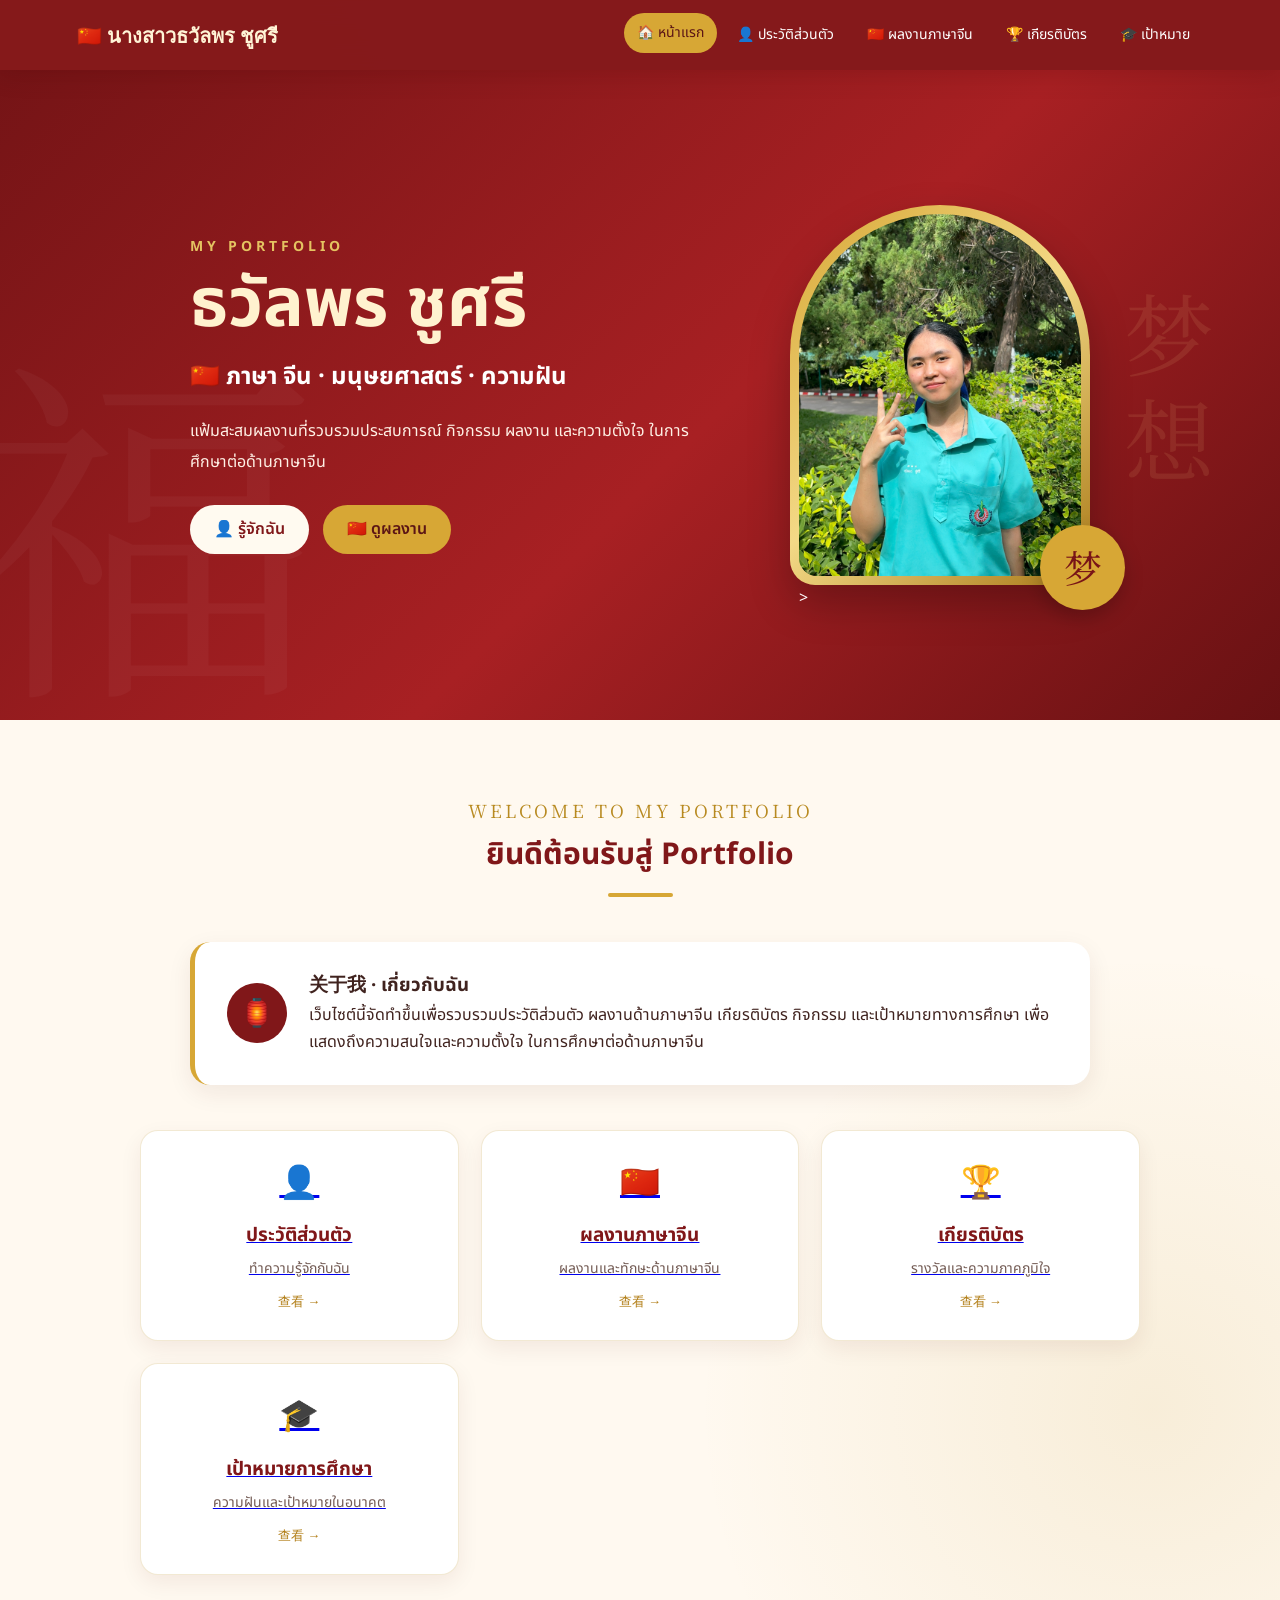
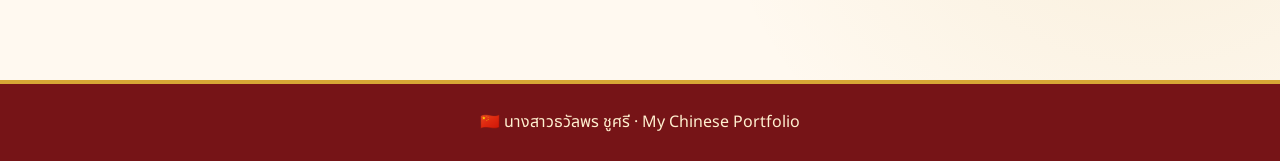
==== commit 44b7e741: "index.html" ====
--- a/index.html
+++ b/index.html
@@ -57,7 +57,7 @@
             </span>
 
             <h1>
-                นางสาวธวัลพร ชูศรี
+                ธวัลพร ชูศรี
             </h1>
 
             <h2>
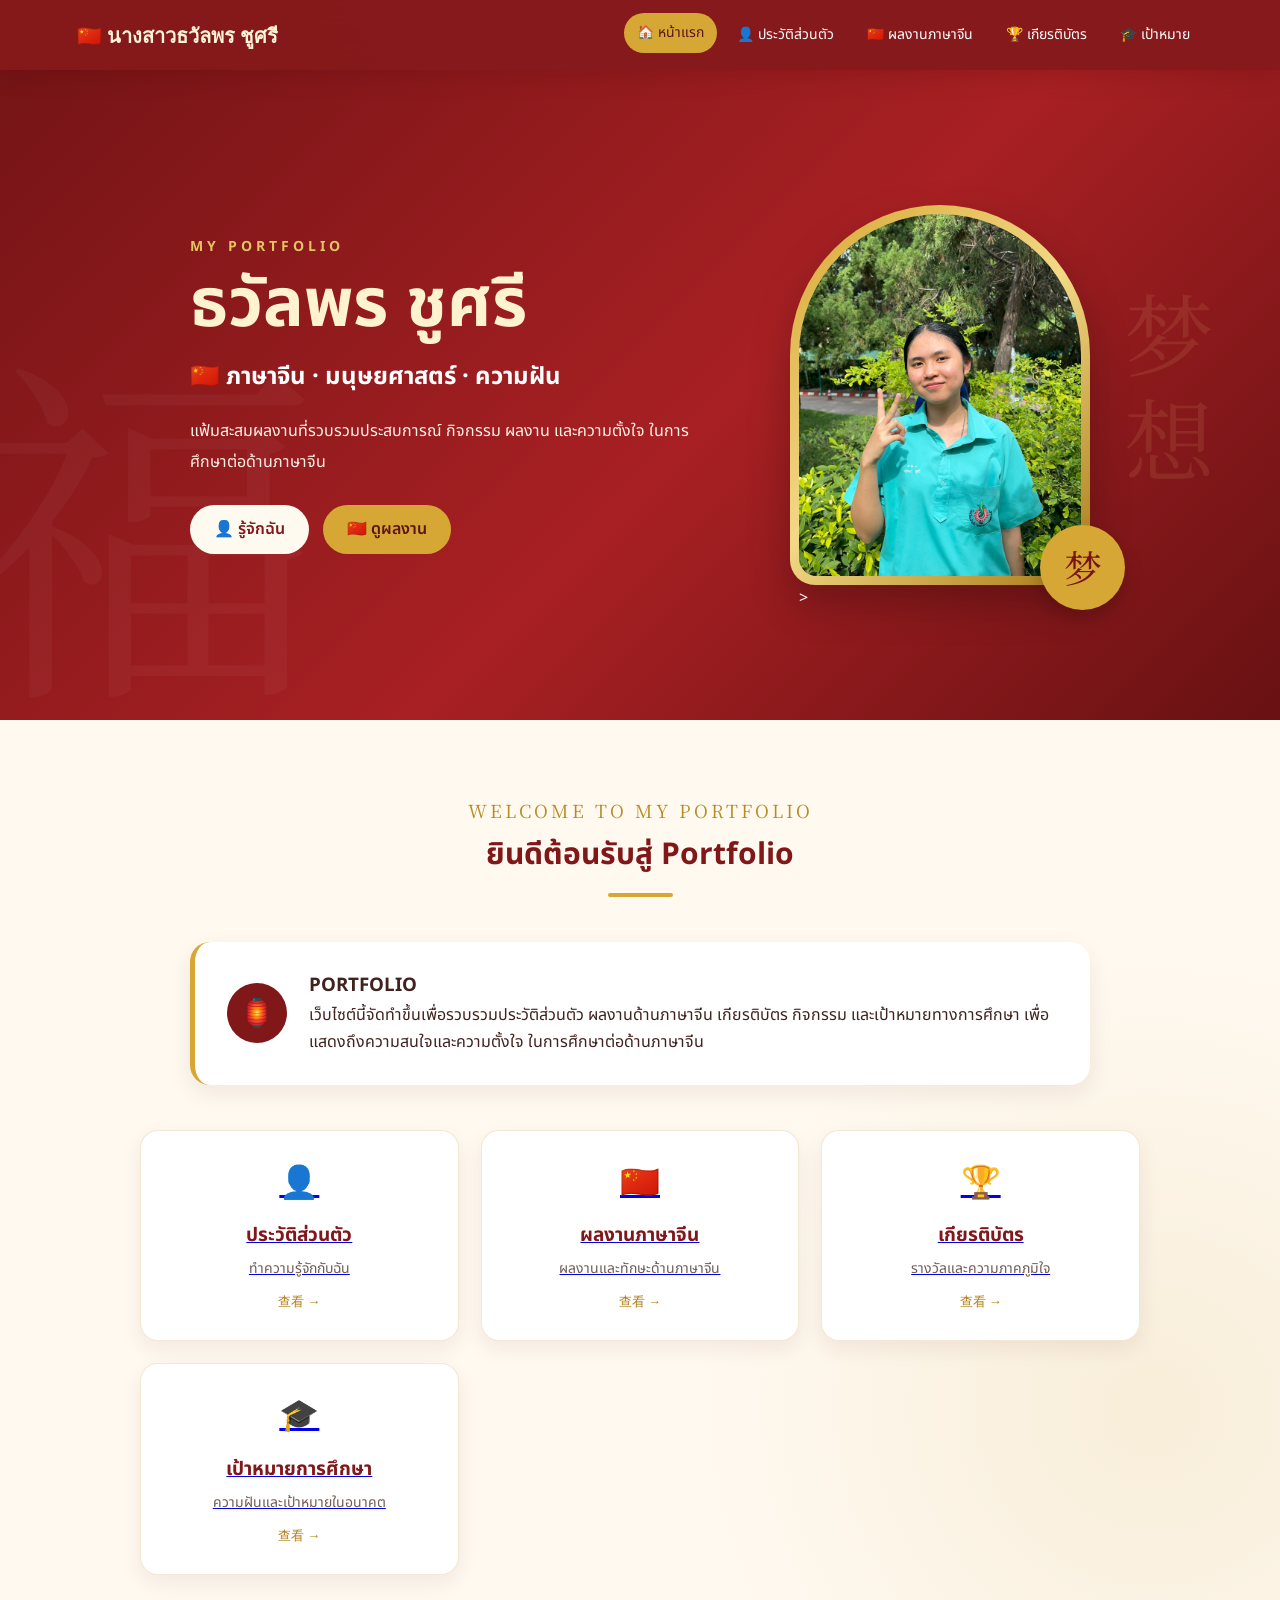
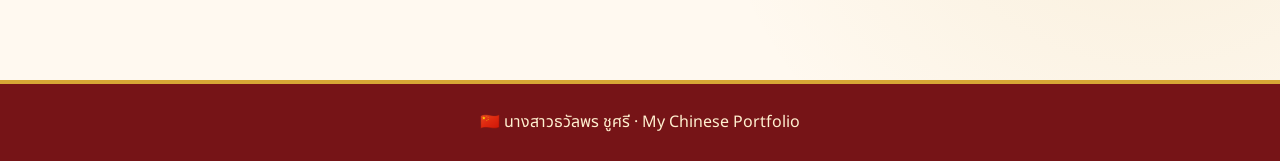
==== commit ab5aa60d: "index.html" ====
--- a/index.html
+++ b/index.html
@@ -61,7 +61,7 @@
             </h1>
 
             <h2>
-                🇨🇳 ภาษา จีน · มนุษยศาสตร์ · ความฝัน
+                🇨🇳 ภาษาจีน · มนุษยศาสตร์ · ความฝัน
             </h2>
 
             <p>
@@ -127,7 +127,7 @@
             <div>
 
                 <h3>
-                    关于我 · เกี่ยวกับฉัน
+                    PORTFOLIO
                 </h3>
 
                 <p>
